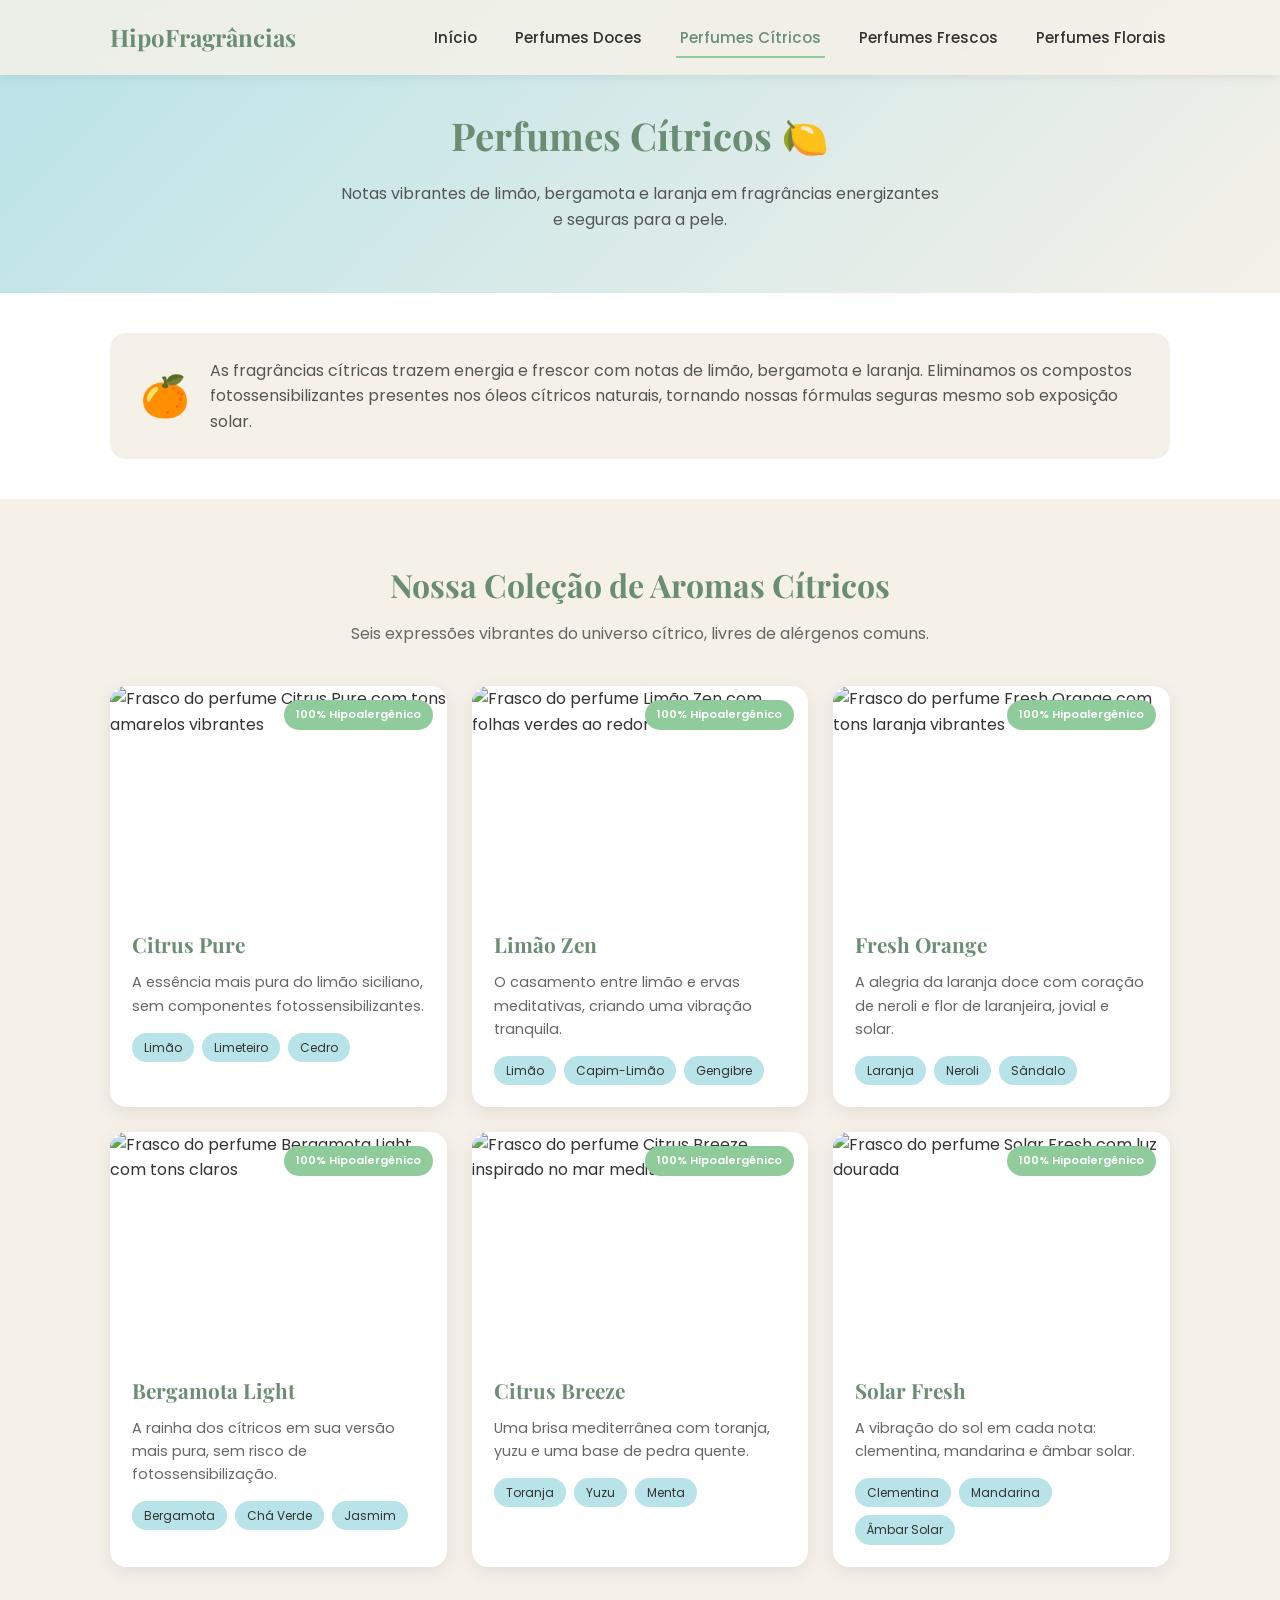
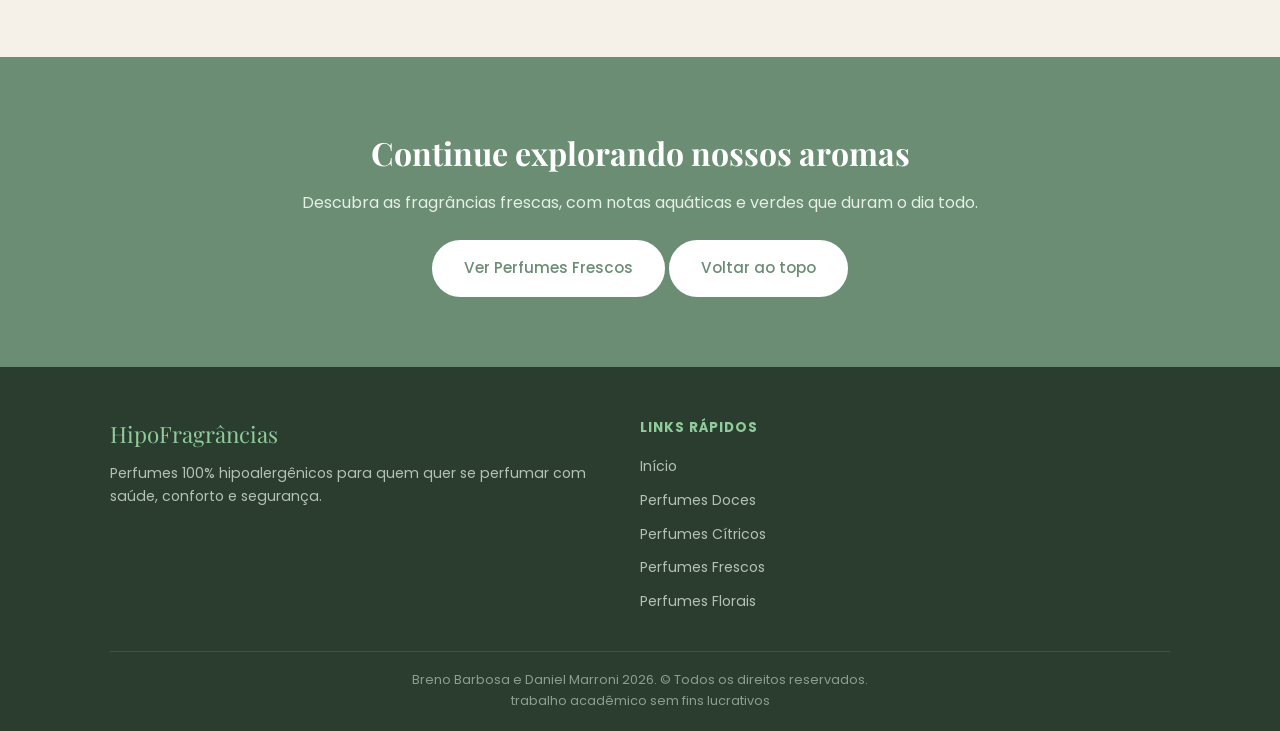
==== citricos.html @ e30b5a6f "Add files via upload" ====
<!DOCTYPE html>
<html lang="pt-BR">
<head>
  <meta charset="UTF-8">
  <meta name="viewport" content="width=device-width, initial-scale=1.0">
  <title>Perfumes Cítricos - HipoFragrâncias</title>
  <meta name="description" content="Linha de perfumes cítricos hipoalergênicos da HipoFragrâncias: limão, bergamota, laranja e citrus em fragrâncias vibrantes e seguras.">
  <meta name="keywords" content="perfume cítrico hipoalergênico, bergamota sem alergia, limão fragrância segura">
  <meta name="author" content="HipoFragrâncias">
  <link rel="stylesheet" href="style.css">
</head>
<body>

  <header>
    <nav class="menu">
      <a href="index.html" class="logo">HipoFragrâncias</a>
      <ul class="menu-links">
        <li><a href="index.html">Início</a></li>
        <li><a href="doces.html">Perfumes Doces</a></li>
        <li><a href="citricos.html" class="ativo">Perfumes Cítricos</a></li>
        <li><a href="frescos.html">Perfumes Frescos</a></li>
        <li><a href="florais.html">Perfumes Florais</a></li>
      </ul>
    </nav>
  </header>

  <main>

    <section class="banner-pagina">
      <div class="container">
        <h1>Perfumes Cítricos 🍋</h1>
        <p>Notas vibrantes de limão, bergamota e laranja em fragrâncias energizantes e seguras para a pele.</p>
      </div>
    </section>

    <section class="intro-familia">
      <div class="container">
        <div class="intro-familia-box">
          <span>🍊</span>
          <p>As fragrâncias cítricas trazem energia e frescor com notas de limão, bergamota e laranja. Eliminamos os compostos fotossensibilizantes presentes nos óleos cítricos naturais, tornando nossas fórmulas seguras mesmo sob exposição solar.</p>
        </div>
      </div>
    </section>

    <section class="perfumes">
      <div class="container">
        <h2 class="titulo-secao">Nossa Coleção de Aromas Cítricos</h2>
        <p class="subtitulo-secao">Seis expressões vibrantes do universo cítrico, livres de alérgenos comuns.</p>

        <div class="perfumes-grid">

          <div class="perfume-card">
            <img src="https://images.elle.com.br/2024/03/perfumes-citricos-para-o-verao_destaque.jpeg" alt="Frasco do perfume Citrus Pure com tons amarelos vibrantes">
            <span class="selo">100% Hipoalergênico</span>
            <div class="perfume-info">
              <h3>Citrus Pure</h3>
              <p>A essência mais pura do limão siciliano, sem componentes fotossensibilizantes.</p>
              <div class="notas">
                <span class="nota">Limão</span>
                <span class="nota">Limeteiro</span>
                <span class="nota">Cedro</span>
              </div>
            </div>
          </div>

          <div class="perfume-card">
            <img src="https://cdn-azure.notinoimg.com/blog/article/blog_citrusovparfmyZaMa231063ret169_f3b488.jpg" alt="Frasco do perfume Limão Zen com folhas verdes ao redor">
            <span class="selo">100% Hipoalergênico</span>
            <div class="perfume-info">
              <h3>Limão Zen</h3>
              <p>O casamento entre limão e ervas meditativas, criando uma vibração tranquila.</p>
              <div class="notas">
                <span class="nota">Limão</span>
                <span class="nota">Capim-Limão</span>
                <span class="nota">Gengibre</span>
              </div>
            </div>
          </div>

          <div class="perfume-card">
            <img src="https://cdn.shopify.com/s/files/1/0883/9325/3144/files/1_5cbbe3ce-437f-4ad2-bf2a-4365d6f58aad_480x480.png?v=1732897432" alt="Frasco do perfume Fresh Orange com tons laranja vibrantes">
            <span class="selo">100% Hipoalergênico</span>
            <div class="perfume-info">
              <h3>Fresh Orange</h3>
              <p>A alegria da laranja doce com coração de neroli e flor de laranjeira, jovial e solar.</p>
              <div class="notas">
                <span class="nota">Laranja</span>
                <span class="nota">Neroli</span>
                <span class="nota">Sândalo</span>
              </div>
            </div>
          </div>

          <div class="perfume-card">
            <img src="https://img.modices.com.br/2026/perfumes-femininos-citricos-3.jpg" alt="Frasco do perfume Bergamota Light com tons claros">
            <span class="selo">100% Hipoalergênico</span>
            <div class="perfume-info">
              <h3>Bergamota Light</h3>
              <p>A rainha dos cítricos em sua versão mais pura, sem risco de fotossensibilização.</p>
              <div class="notas">
                <span class="nota">Bergamota</span>
                <span class="nota">Chá Verde</span>
                <span class="nota">Jasmim</span>
              </div>
            </div>
          </div>

          <div class="perfume-card">
            <img src="https://m.media-amazon.com/images/I/71mC2JyS62L._AC_SL1500_.jpg" alt="Frasco do perfume Citrus Breeze inspirado no mar mediterrâneo">
            <span class="selo">100% Hipoalergênico</span>
            <div class="perfume-info">
              <h3>Citrus Breeze</h3>
              <p>Uma brisa mediterrânea com toranja, yuzu e uma base de pedra quente.</p>
              <div class="notas">
                <span class="nota">Toranja</span>
                <span class="nota">Yuzu</span>
                <span class="nota">Menta</span>
              </div>
            </div>
          </div>

          <div class="perfume-card">
            <img src="https://static.stealthelook.com.br/wp-content/uploads/2022/05/perfumes-importados-marcas-internacionais-perfume-essencia-maquiagem-zendaya-beleza-mascara-de-cilios-steal-the-look-citricos-daysi-20220507145847.jpg" alt="Frasco do perfume Solar Fresh com luz dourada">
            <span class="selo">100% Hipoalergênico</span>
            <div class="perfume-info">
              <h3>Solar Fresh</h3>
              <p>A vibração do sol em cada nota: clementina, mandarina e âmbar solar.</p>
              <div class="notas">
                <span class="nota">Clementina</span>
                <span class="nota">Mandarina</span>
                <span class="nota">Âmbar Solar</span>
              </div>
            </div>
          </div>

        </div>
      </div>
    </section>

    <section class="cta">
      <h2>Continue explorando nossos aromas</h2>
      <p>Descubra as fragrâncias frescas, com notas aquáticas e verdes que duram o dia todo.</p>
      <a href="frescos.html" class="btn btn-primario">Ver Perfumes Frescos</a>
      <a href="#" class="btn btn-primario">Voltar ao topo</a>
    </section>

  </main>

  <footer>
    <div class="container">
      <div class="footer-grid">
        <div>
          <div class="footer-logo">HipoFragrâncias</div>
          <p>Perfumes 100% hipoalergênicos para quem quer se perfumar com saúde, conforto e segurança.</p>
        </div>
        <div>
          <h4>Links Rápidos</h4>
          <ul>
            <li><a href="index.html">Início</a></li>
            <li><a href="doces.html">Perfumes Doces</a></li>
            <li><a href="citricos.html">Perfumes Cítricos</a></li>
            <li><a href="frescos.html">Perfumes Frescos</a></li>
            <li><a href="florais.html">Perfumes Florais</a></li>
          </ul>
        </div>
      </div>
      <div class="footer-base">
        <p>Breno Barbosa e Daniel Marroni 2026. &copy Todos os direitos reservados.
          <br>trabalho acadêmico sem fins lucrativos
        </p>
      </div>
    </div>
  </footer>

</body>
</html>
---- style.css ----
/* ==========================================================
   HipoFragrâncias - style.css
   Trabalho de Programação Web - Desenvolvimento de Sistemas
   ========================================================== */

@import url('https://fonts.googleapis.com/css2?family=Playfair+Display:wght@600;700&family=Poppins:wght@300;400;500;600&display=swap');

:root {
  --verde: #8FCB9B;
  --azul-claro: #B8E3E9;
  --creme: #F5F1E8;
  --branco: #FFFFFF;
  --texto: #333333;
  --detalhe: #6A8D73;
}

/* Reset básico */
* { margin: 0; padding: 0; box-sizing: border-box; }
html { scroll-behavior: smooth; }
body {
  font-family: 'Poppins', sans-serif;
  color: var(--texto);
  background-color: var(--creme);
  line-height: 1.6;
}
img { max-width: 100%; display: block; }
a { text-decoration: none; color: inherit; }
ul { list-style: none; }

h1, h2, h3 { font-family: 'Playfair Display', serif; color: var(--detalhe); }
h1 { font-size: 2.4rem; }
h2 { font-size: 2rem; }
h3 { font-size: 1.3rem; }

.container { max-width: 1100px; margin: 0 auto; padding: 0 20px; }

.titulo-secao { text-align: center; margin-bottom: 10px; }
.subtitulo-secao { text-align: center; color: #666; max-width: 600px; margin: 0 auto 40px; }

/* Botões */
.btn {
  display: inline-block;
  padding: 14px 30px;
  border-radius: 30px;
  font-weight: 500;
  font-size: 0.95rem;
  transition: 0.3s;
  cursor: pointer;
  border: 2px solid transparent;
}
.btn-primario { background-color: var(--detalhe); color: var(--branco); border-color: var(--detalhe); }
.btn-primario:hover { background-color: var(--verde); border-color: var(--verde); }
.btn-secundario { background-color: transparent; color: var(--detalhe); border-color: var(--detalhe); }
.btn-secundario:hover { background-color: var(--detalhe); color: var(--branco); }

/* Cabeçalho / Menu */
header {
  position: fixed;
  top: 0; left: 0; width: 100%;
  background-color: rgba(245, 241, 232, 0.85);
  backdrop-filter: blur(10px);
  box-shadow: 0 2px 10px rgba(0, 0, 0, 0.08);
  z-index: 1000;
}
.menu {
  display: flex;
  justify-content: space-between;
  align-items: center;
  height: 75px;
  max-width: 1100px;
  margin: 0 auto;
  padding: 0 20px;
}
.logo { font-family: 'Playfair Display', serif; font-size: 1.5rem; font-weight: 700; color: var(--detalhe); }
.menu-links { display: flex; gap: 30px; }
.menu-links a {
  font-size: 0.95rem;
  font-weight: 500;
  padding: 8px 4px;
  border-bottom: 2px solid transparent;
  transition: 0.3s;
}
.menu-links a:hover,
.menu-links a.ativo { color: var(--detalhe); border-bottom-color: var(--verde); }

/* Hero */
.hero {
  min-height: 90vh;
  display: flex;
  align-items: center;
  padding-top: 75px;
  background: linear-gradient(135deg, var(--creme), var(--azul-claro));
}
.hero .container,
.sobre .container {
  display: grid;
  grid-template-columns: 1fr 1fr;
  gap: 40px;
  align-items: center;
}
.hero-texto h1 { margin-bottom: 20px; }
.hero-texto p { font-size: 1.05rem; color: #555; margin-bottom: 30px; max-width: 480px; }
.hero-botoes { display: flex; gap: 15px; flex-wrap: wrap; }
.hero-imagem img,
.sobre-imagem img { border-radius: 20px; box-shadow: 0 10px 28px rgba(0, 0, 0, 0.12); }

/* Sobre */
.sobre { padding: 80px 0; background-color: var(--branco); }
.sobre-texto p { margin-bottom: 15px; color: #555; }
.lista-sobre { margin-top: 20px; }
.lista-sobre li { padding: 8px 0 8px 28px; position: relative; color: #555; }
.lista-sobre li::before { content: "✓"; position: absolute; left: 0; color: var(--detalhe); font-weight: 700; }

/* Diferenciais / Depoimentos (grids de 3 colunas) */
.diferenciais { padding: 80px 0; background-color: var(--creme); }
.depoimentos { padding: 80px 0; background-color: var(--creme); }
.cards-grid,
.depoimentos-grid,
.perfumes-grid { display: grid; grid-template-columns: repeat(3, 1fr); gap: 25px; }

.card,
.depoimento {
  background-color: var(--branco);
  border-radius: 16px;
  padding: 30px 25px;
  box-shadow: 0 5px 18px rgba(0, 0, 0, 0.06);
  transition: 0.3s;
}
.card { text-align: center; padding: 35px 25px; }
.card:hover,
.depoimento:hover { transform: translateY(-6px); box-shadow: 0 12px 25px rgba(0, 0, 0, 0.1); }
.card-icone { font-size: 2.2rem; margin-bottom: 15px; }
.card h3 { margin-bottom: 10px; font-size: 1.1rem; }
.card p,
.depoimentos p,
.depoimento p { color: #666; font-size: 0.9rem; }

.depoimento p { font-style: italic; color: #555; margin-bottom: 18px; font-size: 0.95rem; }
.depoimento-autor { display: flex; align-items: center; gap: 12px; }
.avatar {
  width: 42px; height: 42px;
  border-radius: 50%;
  background-color: var(--verde);
  display: flex; align-items: center; justify-content: center;
  font-size: 1.1rem;
  flex-shrink: 0;
}
.depoimento-autor strong { display: block; font-size: 0.9rem; color: var(--detalhe); }
.depoimento-autor span { font-size: 0.78rem; color: #999; }

/* Processo de qualidade (timeline) */
.processo { padding: 80px 0; background-color: var(--branco); }
.timeline { display: flex; flex-direction: column; gap: 25px; max-width: 700px; margin: 0 auto; }
.etapa {
  display: flex;
  align-items: center;
  gap: 20px;
  background-color: var(--creme);
  border-radius: 14px;
  padding: 20px 25px;
  border-left: 5px solid var(--verde);
}
.etapa-numero {
  width: 45px; height: 45px;
  flex-shrink: 0;
  border-radius: 50%;
  background-color: var(--detalhe);
  color: var(--branco);
  display: flex; align-items: center; justify-content: center;
  font-weight: 600;
  font-size: 1.1rem;
}
.etapa h3 { font-size: 1.05rem; margin-bottom: 4px; }
.etapa p { color: #666; font-size: 0.9rem; }

/* Banner interno das páginas de perfume */
.banner-pagina {
  padding: 75px 0 60px;
  text-align: center;
  background: linear-gradient(135deg, var(--azul-claro), var(--creme));
}
.banner-pagina h1 { margin-top: 30px; margin-bottom: 15px; }
.banner-pagina p { max-width: 600px; margin: 0 auto; color: #555; }

.intro-familia { padding: 40px 0; background-color: var(--branco); }
.intro-familia-box {
  display: flex;
  align-items: center;
  gap: 20px;
  background-color: var(--creme);
  border-radius: 16px;
  padding: 25px 30px;
}
.intro-familia-box span { font-size: 2.5rem; }
.intro-familia-box p { color: #555; }

/* Grid de perfumes (cards de produto) */
.perfumes { padding: 60px 0 90px; background-color: var(--creme); }
.perfume-card {
  background-color: var(--branco);
  border-radius: 16px;
  overflow: hidden;
  box-shadow: 0 5px 18px rgba(0, 0, 0, 0.08);
  transition: 0.3s;
  position: relative;
}
.perfume-card:hover { transform: translateY(-6px); box-shadow: 0 14px 28px rgba(0, 0, 0, 0.12); }
.perfume-card img { width: 100%; height: 220px; object-fit: cover; }
.selo {
  position: absolute;
  top: 14px; right: 14px;
  background-color: var(--verde);
  color: var(--branco);
  font-size: 0.7rem;
  font-weight: 600;
  padding: 6px 12px;
  border-radius: 20px;
}
.perfume-info { padding: 22px; }
.perfume-info h3 { margin-bottom: 10px; }
.perfume-info p { color: #666; font-size: 0.9rem; margin-bottom: 15px; }
.notas { display: flex; flex-wrap: wrap; gap: 8px; }
.nota { background-color: var(--azul-claro); color: var(--texto); font-size: 0.75rem; padding: 5px 12px; border-radius: 20px; }

/* Chamada final (CTA) */
.cta { background-color: var(--detalhe); color: var(--branco); text-align: center; padding: 70px 20px; }
.cta h2 { color: var(--branco); margin-bottom: 12px; }
.cta p { margin-bottom: 25px; color: #e5efe6; }
.cta .btn-primario { background-color: var(--branco); color: var(--detalhe); border-color: var(--branco); }
.cta .btn-primario:hover { background-color: var(--creme); }

/* Rodapé */
footer { background-color: #2b3d2f; color: #cfded2; padding: 50px 0 20px; }
.footer-grid { display: grid; grid-template-columns: 2fr 1fr 1fr; gap: 35px; padding-bottom: 30px; }
.footer-grid h4 { color: var(--verde); font-size: 0.85rem; letter-spacing: 1px; text-transform: uppercase; margin-bottom: 15px; }
.footer-logo { font-family: 'Playfair Display', serif; font-size: 1.4rem; color: var(--verde); margin-bottom: 10px; }
.footer-grid p { font-size: 0.88rem; color: #b3c2b6; }
.footer-grid ul li { margin-bottom: 8px; }
.footer-grid ul a { font-size: 0.88rem; color: #b3c2b6; }
.footer-grid ul a:hover { color: var(--verde); }
.footer-redes { display: flex; gap: 12px; margin-top: 10px; }
.footer-redes a {
  width: 38px; height: 38px;
  border-radius: 50%;
  background-color: rgba(143, 203, 155, 0.15);
  display: flex; align-items: center; justify-content: center;
}
.footer-base {
  text-align: center;
  border-top: 1px solid rgba(255, 255, 255, 0.1);
  padding-top: 18px;
  font-size: 0.8rem;
  color: #8aa08d;
}

/* ==========================================================
   RESPONSIVIDADE
   ========================================================== */
@media (max-width: 900px) {
  .hero .container,
  .sobre .container { grid-template-columns: 1fr; text-align: center; }
  .hero-texto p { margin: 0 auto 30px; }
  .hero-botoes { justify-content: center; }
  .cards-grid,
  .depoimentos-grid,
  .perfumes-grid { grid-template-columns: repeat(2, 1fr); }
  .footer-grid { grid-template-columns: 1fr 1fr; }
}

@media (max-width: 600px) {
  h1 { font-size: 1.9rem; }
  h2 { font-size: 1.6rem; }
  .menu-links { gap: 12px; }
  .menu-links a { font-size: 0.8rem; }
  .cards-grid,
  .depoimentos-grid,
  .perfumes-grid { grid-template-columns: 1fr; }
  .footer-grid { grid-template-columns: 1fr; text-align: center; }
  .footer-redes { justify-content: center; }
  .intro-familia-box,
  .etapa { flex-direction: column; text-align: center; }
}
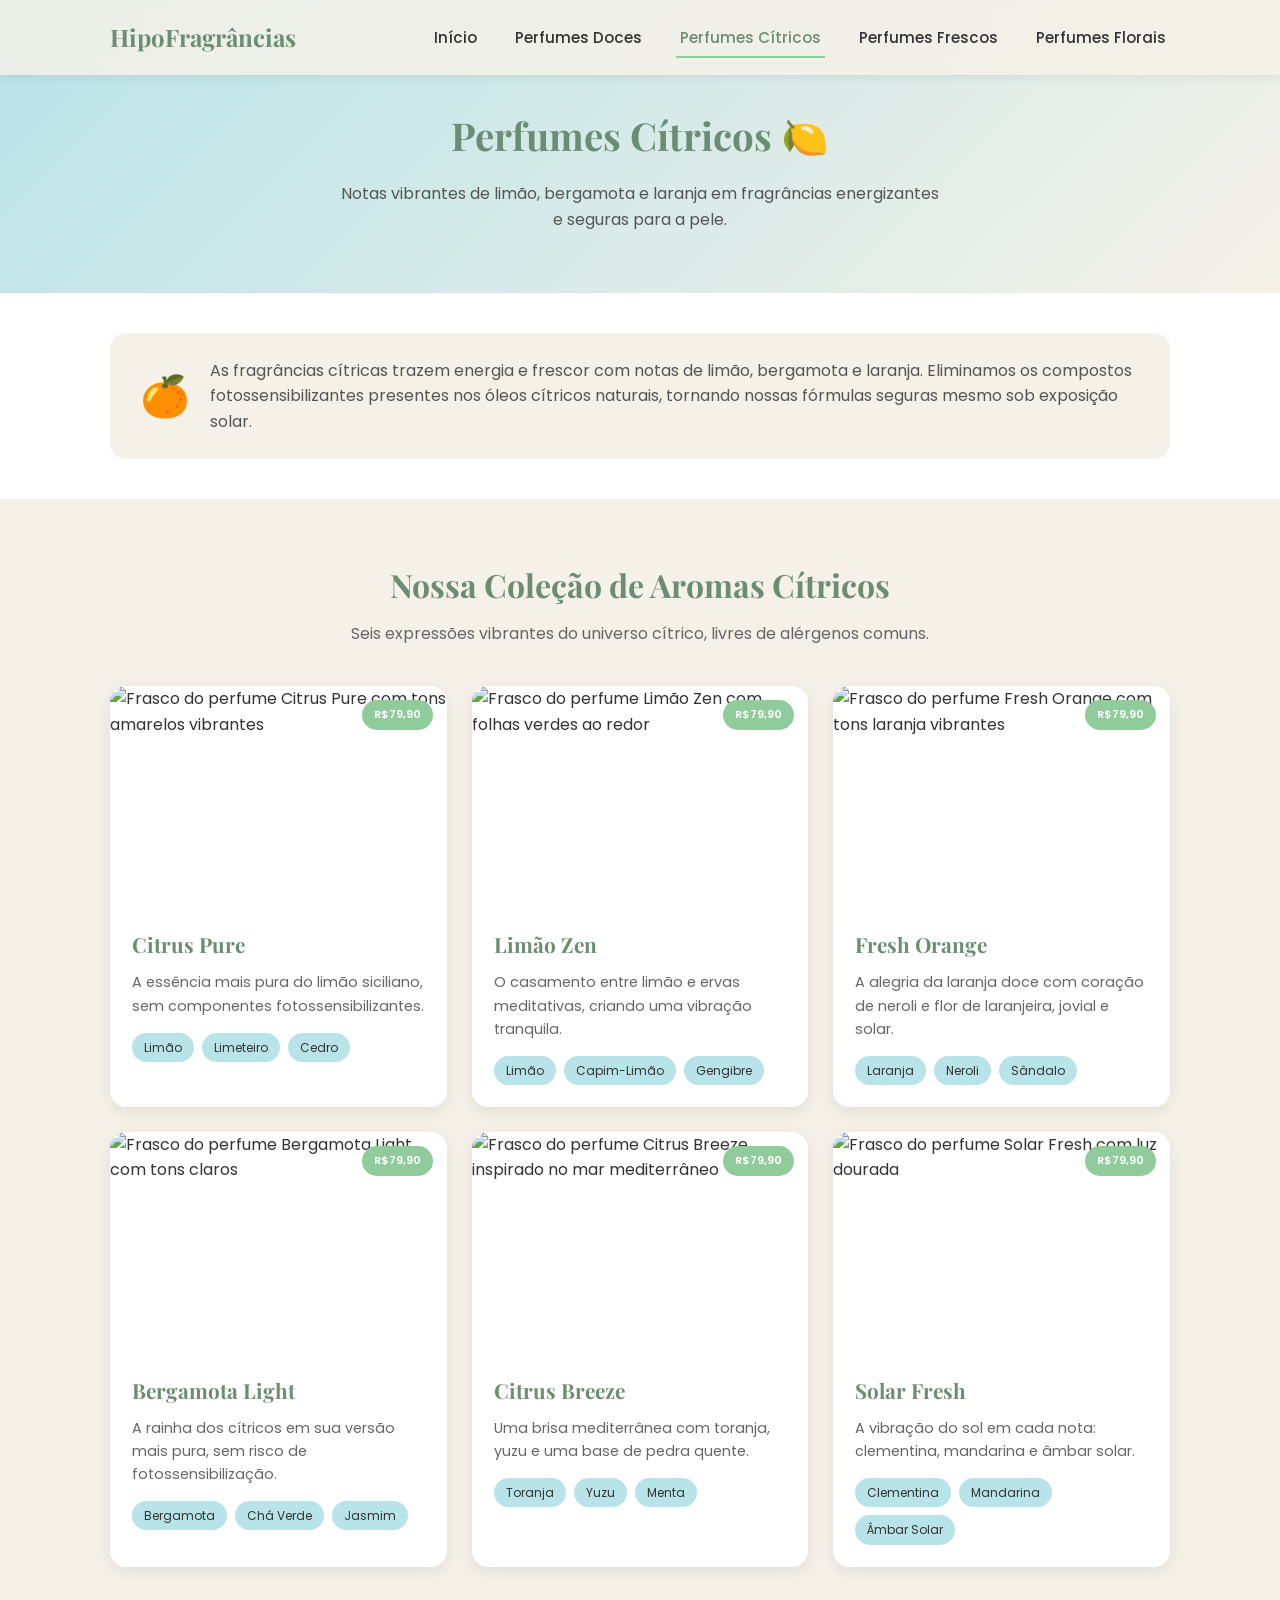
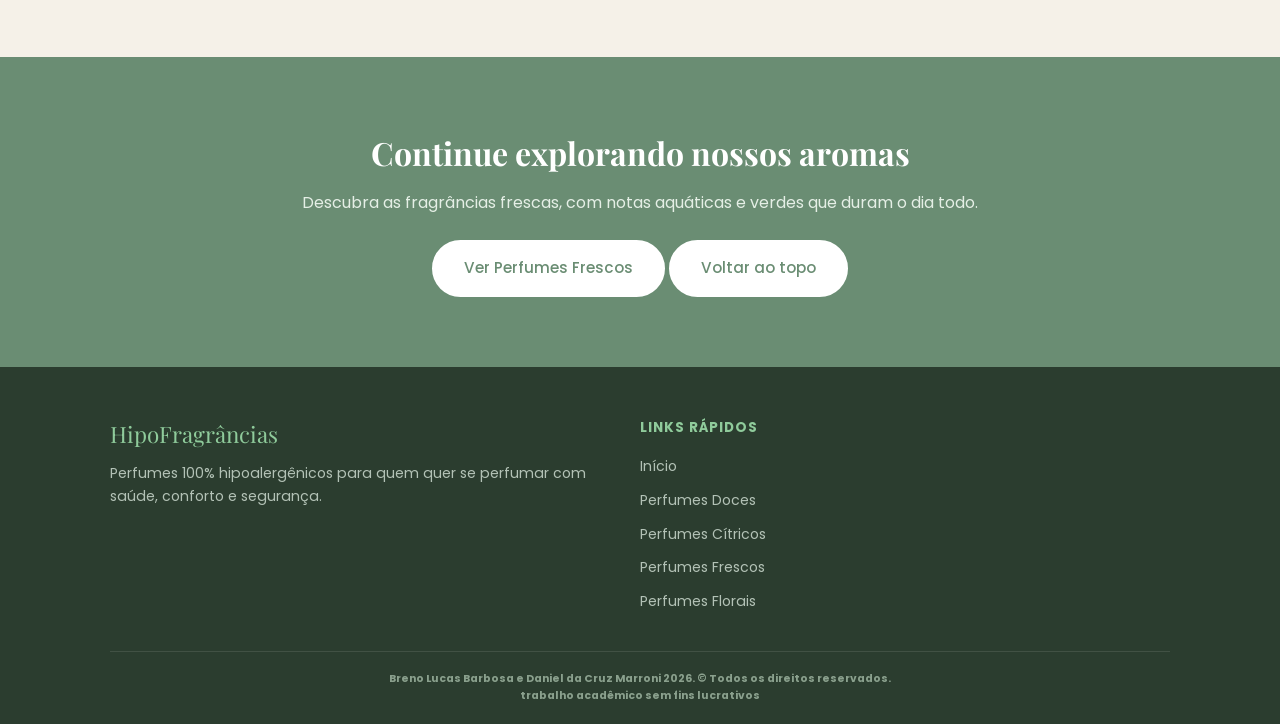
==== commit 915776cc: "Add files via upload" ====
--- a/citricos.html
+++ b/citricos.html
@@ -8,6 +8,7 @@
   <meta name="keywords" content="perfume cítrico hipoalergênico, bergamota sem alergia, limão fragrância segura">
   <meta name="author" content="HipoFragrâncias">
   <link rel="stylesheet" href="style.css">
+  <link rel="icon" type="image/jpg" href="img/icone.png">
 </head>
 <body>
 
@@ -50,8 +51,8 @@
         <div class="perfumes-grid">
 
           <div class="perfume-card">
-            <img src="https://images.elle.com.br/2024/03/perfumes-citricos-para-o-verao_destaque.jpeg" alt="Frasco do perfume Citrus Pure com tons amarelos vibrantes">
-            <span class="selo">100% Hipoalergênico</span>
+            <img src="https://monitordomercado.com.br/wp-content/uploads/2025/12/imagem_2025-11-28_175825589-e1766089761321.png" alt="Frasco do perfume Citrus Pure com tons amarelos vibrantes">
+            <span class="selo">R$79,90</span>
             <div class="perfume-info">
               <h3>Citrus Pure</h3>
               <p>A essência mais pura do limão siciliano, sem componentes fotossensibilizantes.</p>
@@ -64,8 +65,8 @@
           </div>
 
           <div class="perfume-card">
-            <img src="https://cdn-azure.notinoimg.com/blog/article/blog_citrusovparfmyZaMa231063ret169_f3b488.jpg" alt="Frasco do perfume Limão Zen com folhas verdes ao redor">
-            <span class="selo">100% Hipoalergênico</span>
+            <img src="https://static.wixstatic.com/media/fa8687_3b90ce1f5f4044758abe8222b09b363d~mv2.jpg/v1/fill/w_1000,h_665,al_c,q_85,usm_0.66_1.00_0.01/fa8687_3b90ce1f5f4044758abe8222b09b363d~mv2.jpg" alt="Frasco do perfume Limão Zen com folhas verdes ao redor">
+            <span class="selo">R$79,90</span>
             <div class="perfume-info">
               <h3>Limão Zen</h3>
               <p>O casamento entre limão e ervas meditativas, criando uma vibração tranquila.</p>
@@ -78,8 +79,8 @@
           </div>
 
           <div class="perfume-card">
-            <img src="https://cdn.shopify.com/s/files/1/0883/9325/3144/files/1_5cbbe3ce-437f-4ad2-bf2a-4365d6f58aad_480x480.png?v=1732897432" alt="Frasco do perfume Fresh Orange com tons laranja vibrantes">
-            <span class="selo">100% Hipoalergênico</span>
+            <img src="https://encrypted-tbn0.gstatic.com/images?q=tbn:ANd9GcSOMKozBvDfqOCypgkIJZm4lkHJSjqGocvGrPN5ZMVJBC1dVPhRefiFrC0G&s=10" alt="Frasco do perfume Fresh Orange com tons laranja vibrantes">
+            <span class="selo">R$79,90</span>
             <div class="perfume-info">
               <h3>Fresh Orange</h3>
               <p>A alegria da laranja doce com coração de neroli e flor de laranjeira, jovial e solar.</p>
@@ -92,8 +93,8 @@
           </div>
 
           <div class="perfume-card">
-            <img src="https://img.modices.com.br/2026/perfumes-femininos-citricos-3.jpg" alt="Frasco do perfume Bergamota Light com tons claros">
-            <span class="selo">100% Hipoalergênico</span>
+            <img src="https://encrypted-tbn0.gstatic.com/images?q=tbn:ANd9GcSzkJvfpJtkyj_me_PLsHvhsZai4AfFEHmY7V2HQfFDsva9MxWMkYNizDE&s=10" alt="Frasco do perfume Bergamota Light com tons claros">
+            <span class="selo">R$79,90</span>
             <div class="perfume-info">
               <h3>Bergamota Light</h3>
               <p>A rainha dos cítricos em sua versão mais pura, sem risco de fotossensibilização.</p>
@@ -106,8 +107,8 @@
           </div>
 
           <div class="perfume-card">
-            <img src="https://m.media-amazon.com/images/I/71mC2JyS62L._AC_SL1500_.jpg" alt="Frasco do perfume Citrus Breeze inspirado no mar mediterrâneo">
-            <span class="selo">100% Hipoalergênico</span>
+            <img src="https://encrypted-tbn0.gstatic.com/images?q=tbn:ANd9GcR0vAz0Wm5YKXLYdsng5AKCPX-YSa37TtfrV5fSFeOhZ-vPnP3LEcIXUbk&s=10" alt="Frasco do perfume Citrus Breeze inspirado no mar mediterrâneo">
+            <span class="selo">R$79,90</span>
             <div class="perfume-info">
               <h3>Citrus Breeze</h3>
               <p>Uma brisa mediterrânea com toranja, yuzu e uma base de pedra quente.</p>
@@ -120,8 +121,8 @@
           </div>
 
           <div class="perfume-card">
-            <img src="https://static.stealthelook.com.br/wp-content/uploads/2022/05/perfumes-importados-marcas-internacionais-perfume-essencia-maquiagem-zendaya-beleza-mascara-de-cilios-steal-the-look-citricos-daysi-20220507145847.jpg" alt="Frasco do perfume Solar Fresh com luz dourada">
-            <span class="selo">100% Hipoalergênico</span>
+            <img src="https://encrypted-tbn0.gstatic.com/images?q=tbn:ANd9GcSG54FZt7277xSlrvCF0dJnTMRdyt5Ro7OFSbVyz2da0vukulFulvn8dInJ&s=10" alt="Frasco do perfume Solar Fresh com luz dourada">
+            <span class="selo">R$79,90</span>
             <div class="perfume-info">
               <h3>Solar Fresh</h3>
               <p>A vibração do sol em cada nota: clementina, mandarina e âmbar solar.</p>
@@ -165,9 +166,9 @@
         </div>
       </div>
       <div class="footer-base">
-        <p>Breno Barbosa e Daniel Marroni 2026. &copy Todos os direitos reservados.
+        <h5>Breno Lucas Barbosa e Daniel da Cruz Marroni 2026. &copy Todos os direitos reservados.
           <br>trabalho acadêmico sem fins lucrativos
-        </p>
+        </h5>
       </div>
     </div>
   </footer>
